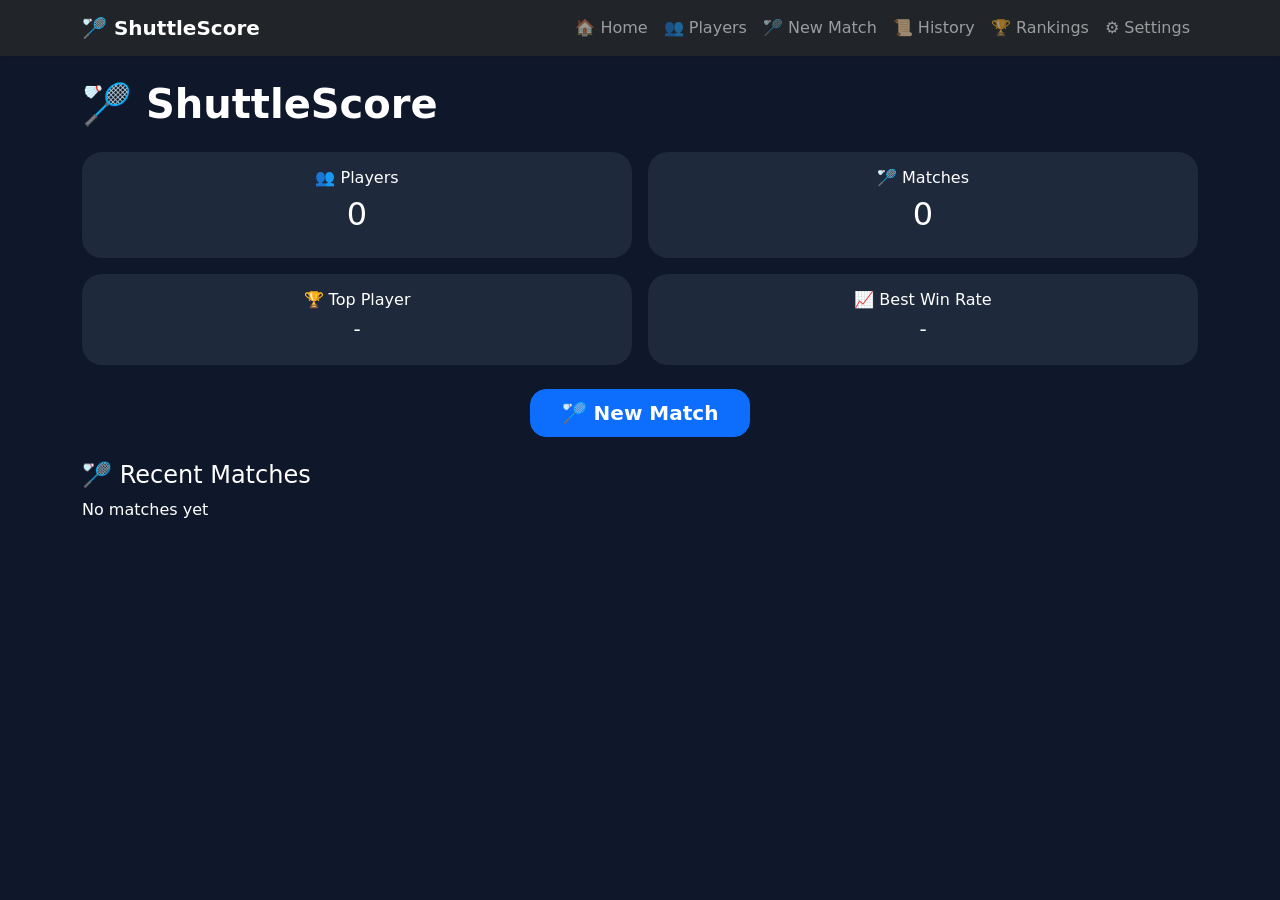
==== index.html @ 74dbc0d8 "Initial ShuttleScore release" ====
<!DOCTYPE html>
<html lang="en">

<head>
    <meta charset="UTF-8">
    <meta name="viewport" content="width=device-width, initial-scale=1">

    <title>ShuttleScore</title>
<link rel="manifest" href="manifest.json">
<meta name="theme-color" content="#08142f">
    <link href="https://cdn.jsdelivr.net/npm/bootstrap@5.3.3/dist/css/bootstrap.min.css" rel="stylesheet">

    <link rel="stylesheet" href="assets/css/style.css">
<script src="https://cdn.jsdelivr.net/npm/bootstrap@5.3.3/dist/js/bootstrap.bundle.min.js"></script>
</head>

<body>
<nav class="navbar navbar-expand-lg navbar-dark bg-dark shadow-sm sticky-top">
    <div class="container">

        <a class="navbar-brand fw-bold" href="index.html">
            🏸 ShuttleScore
        </a>

        <button class="navbar-toggler"
                type="button"
                data-bs-toggle="collapse"
                data-bs-target="#navbarNav">

            <span class="navbar-toggler-icon"></span>

        </button>

        <div class="collapse navbar-collapse"
             id="navbarNav">

            <ul class="navbar-nav ms-auto">

                <li class="nav-item">
                    <a class="nav-link"
                       href="index.html">
                        🏠 Home
                    </a>
                </li>

                <li class="nav-item">
                    <a class="nav-link"
                       href="players.html">
                        👥 Players
                    </a>
                </li>

                <li class="nav-item">
                    <a class="nav-link"
                       href="match.html">
                        🏸 New Match
                    </a>
                </li>

                <li class="nav-item">
                    <a class="nav-link"
                       href="history.html">
                        📜 History
                    </a>
                </li>

                <li class="nav-item">
                    <a class="nav-link"
                       href="leaderboard.html">
                        🏆 Rankings
                    </a>
                </li>
<li class="nav-item">
    <a class="nav-link"
       href="settings.html">
       ⚙ Settings
    </a>
</li>
            </ul>

        </div>

    </div>
</nav>
    <div class="container py-4">

        <h1 class="fw-bold mb-4">
            🏸 ShuttleScore
        </h1>

        <div class="row g-3">


<div class="col-6">
    <div class="card stat-card">
        <div class="card-body text-center">
            <h6>👥 Players</h6>
            <h2 id="playerCount">0</h2>
        </div>
    </div>
</div>

<div class="col-6">
    <div class="card stat-card">
        <div class="card-body text-center">
            <h6>🏸 Matches</h6>
            <h2 id="matchCount">0</h2>
        </div>
    </div>
</div>

<div class="col-6">
    <div class="card stat-card">
        <div class="card-body text-center">
            <h6>🏆 Top Player</h6>
            <h5 id="topPlayer">-</h5>
        </div>
    </div>
</div>

<div class="col-6">
    <div class="card stat-card">
        <div class="card-body text-center">
            <h6>📈 Best Win Rate</h6>
            <h5 id="bestWinRate">-</h5>
        </div>
    </div>
</div>


</div>
    <div class="text-center mt-4 mb-4">

    <a
        href="match.html"
        class="btn btn-primary btn-lg quick-match-btn">

        🏸 New Match

    </a>

</div>
<div class="mt-4">
    <h4>🏸 Recent Matches</h4>


<div id="recentMatches"></div>


</div>


   

<script>

const players =
JSON.parse(localStorage.getItem("players")) || [];

const matches =
JSON.parse(localStorage.getItem("matches")) || [];

document.getElementById("playerCount")
.textContent = players.length;

document.getElementById("matchCount")
.textContent = matches.length;

let stats = {};

players.forEach(player => {


stats[player.name] = {
    wins: 0,
    losses: 0
};


});

matches.forEach(match => {


const winnerTeam =
match.scoreA > match.scoreB
? match.teamA
: match.teamB;

const loserTeam =
match.scoreA > match.scoreB
? match.teamB
: match.teamA;

winnerTeam.forEach(player => {

    if(stats[player.name]){
        stats[player.name].wins++;
    }

});

loserTeam.forEach(player => {

    if(stats[player.name]){
        stats[player.name].losses++;
    }

});


});

let topPlayer = "-";
let topWins = -1;

let bestPlayer = "-";
let bestRate = -1;

Object.keys(stats).forEach(name => {


const wins = stats[name].wins;
const losses = stats[name].losses;

const played = wins + losses;

const rate =
played > 0
? (wins / played) * 100
: 0;

if(wins > topWins){

    topWins = wins;
    topPlayer = name;

}

if(rate > bestRate){

    bestRate = rate;
    bestPlayer = name;

}


});

document.getElementById("topPlayer")
.textContent = topPlayer;

document.getElementById("bestWinRate")
.textContent = bestPlayer;

const recentContainer =
document.getElementById("recentMatches");

let recentHtml = "";

[...matches]
.reverse()
.slice(0,3)
.forEach(match => {


const winnerTeam =
match.scoreA > match.scoreB
? match.teamA
: match.teamB;

recentHtml += `
<div class="card stat-card mb-2">

    <div class="card-body">

        <div class="fw-bold">
            🏆 ${
            winnerTeam
            .map(p => p.name)
            .join(" & ")
            }
        </div>

        <div>
            ${match.scoreA}
            -
            ${match.scoreB}
        </div>

    </div>

</div>
`;


});

recentContainer.innerHTML =
recentHtml || "<p>No matches yet</p>";

</script>
<script>
if ("serviceWorker" in navigator) {

    navigator.serviceWorker
    .register("sw.js")
    .then(() => {

        console.log(
            "Service Worker Registered"
        );

    });

}
</script>
</body>

</html>
---- assets/css/style.css ----
body{
    background:#0f172a;
    color:white;
    min-height:100vh;
}

.stat-card{
    background:#1e293b;
    border:none;
    border-radius:20px;
    color:white;
}

.btn-primary{
    border-radius:15px;
}
.player-card{
    cursor:pointer;
    transition:.3s;
}

.player-card.selected{
    border:2px solid #0d6efd;
    transform:scale(1.03);
}

.player-name{
    font-weight:600;
}
.score{
    font-size:6rem;
    font-weight:700;
    margin:20px 0;
}

@media(max-width:768px){

    .score{
        font-size:5rem;
    }

}
.btn-danger{
    border-radius:10px;
}
.quick-match-btn{
    border-radius:16px;
    font-weight:600;
    min-width:220px;
}
.modal-content.stat-card{
    background:#1b2945;
    border:none;
    border-radius:20px;
}

.modal-content .form-control{
    background:#0d1b35;
    color:white;
    border:1px solid #2f4672;
}

.modal-content .form-control:focus{
    background:#0d1b35;
    color:white;
    border-color:#4a6fb3;
    box-shadow:none;
}

.modal-content .btn-close{
    filter:invert(1);
}
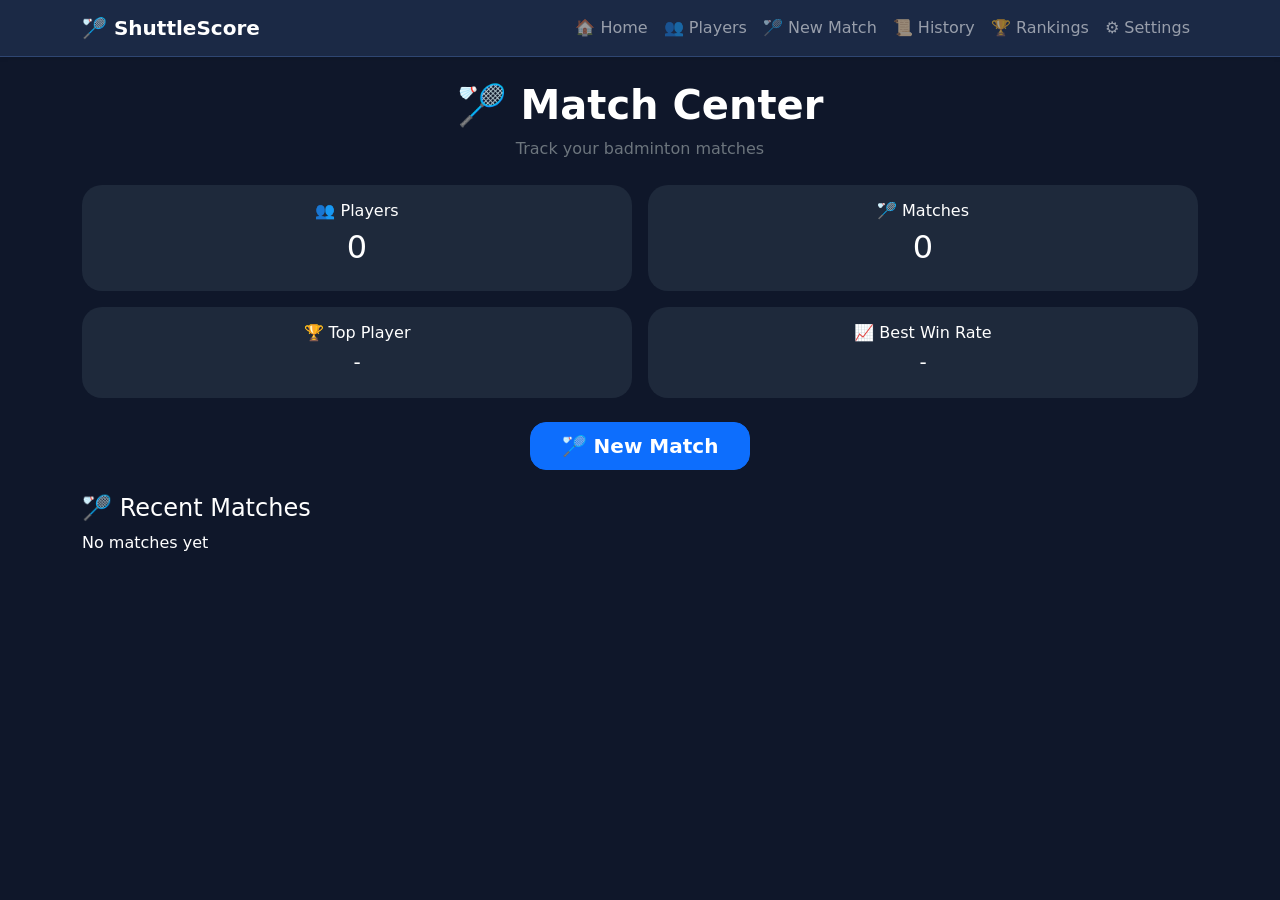
==== commit f852eab3: "Updated match page UI" ====
--- a/index.html
+++ b/index.html
@@ -15,7 +15,7 @@
 </head>
 
 <body>
-<nav class="navbar navbar-expand-lg navbar-dark bg-dark shadow-sm sticky-top">
+<nav class="navbar navbar-expand-lg navbar-dark shadow-sm sticky-top custom-navbar">
     <div class="container">
 
         <a class="navbar-brand fw-bold" href="index.html">
@@ -83,10 +83,17 @@
     </div>
 </nav>
     <div class="container py-4">
-
-        <h1 class="fw-bold mb-4">
-            🏸 ShuttleScore
-        </h1>
+<div class="text-center mb-4">
+
+    <h1 class="fw-bold">
+        🏸 Match Center
+    </h1>
+
+    <p class="text-secondary">
+        Track your badminton matches
+    </p>
+
+</div>
 
         <div class="row g-3">
 
--- a/assets/css/style.css
+++ b/assets/css/style.css
@@ -69,4 +69,16 @@
 
 .modal-content .btn-close{
     filter:invert(1);
+}
+.custom-navbar{
+    background: #1b2945;
+    border-bottom: 1px solid #2f4672;
+}
+
+.navbar-brand{
+    font-weight: 700;
+}
+
+.navbar-toggler{
+    border: 1px solid #2a3b63;
 }
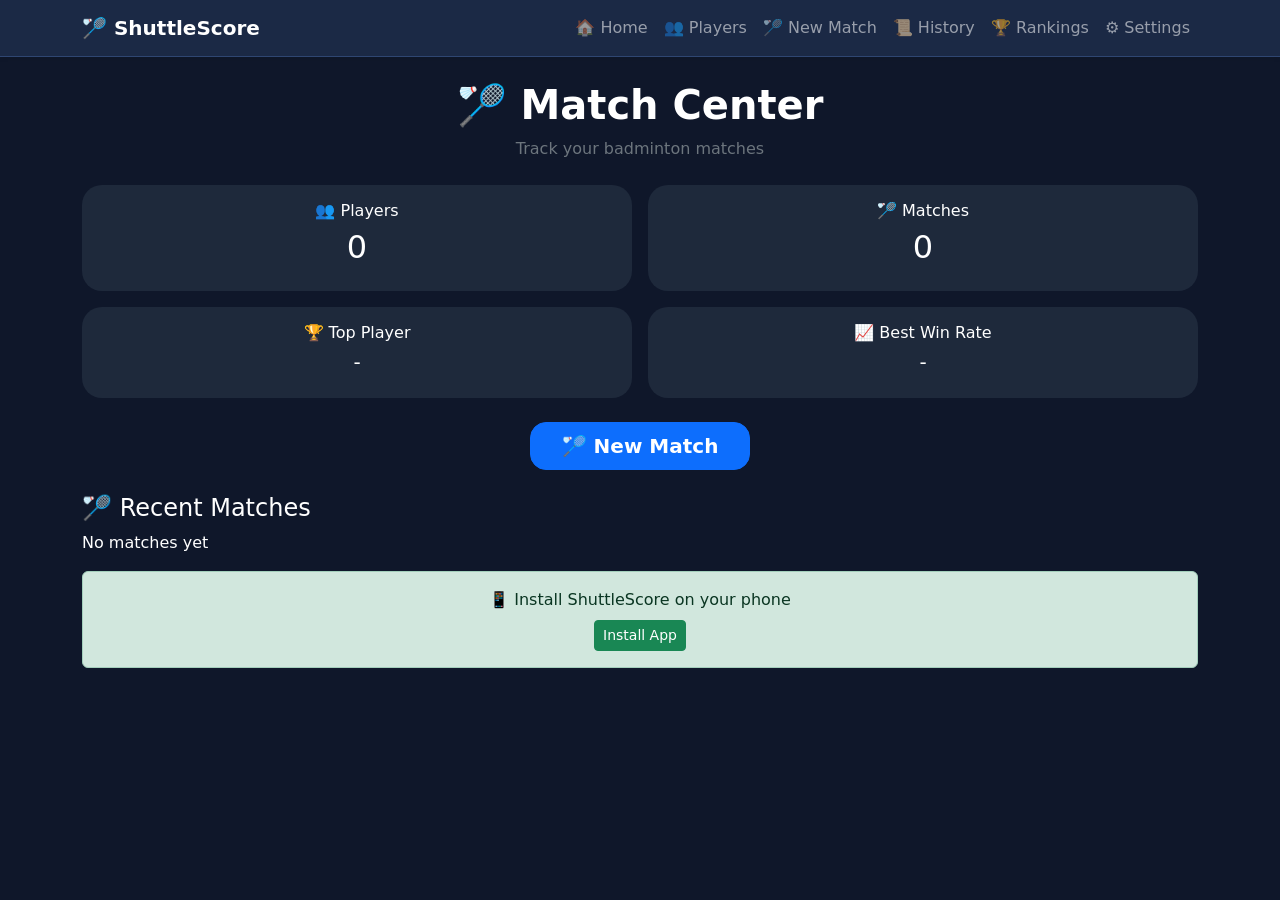
==== commit 6eaf1ce3: "install button" ====
--- a/index.html
+++ b/index.html
@@ -82,6 +82,7 @@
 
     </div>
 </nav>
+
     <div class="container py-4">
 <div class="text-center mb-4">
 
@@ -156,10 +157,59 @@
 
 </div>
 
-
+<div class="alert alert-success text-center">
+
+    📱 Install ShuttleScore on your phone
+
+    <br>
+
+    <button
+        id="installBtn"
+        class="btn btn-success btn-sm mt-2">
+
+        Install App
+
+    </button>
+
+</div>
    
 
 <script>
+    let deferredPrompt;
+
+window.addEventListener(
+    "beforeinstallprompt",
+    (e) => {
+
+        e.preventDefault();
+
+        deferredPrompt = e;
+
+        document
+        .getElementById("installBtn")
+        .style.display = "block";
+
+    }
+);
+
+document
+.getElementById("installBtn")
+.addEventListener(
+    "click",
+    async () => {
+
+        if(!deferredPrompt){
+            return;
+        }
+
+        deferredPrompt.prompt();
+
+        await deferredPrompt.userChoice;
+
+        deferredPrompt = null;
+
+    }
+);
 
 const players =
 JSON.parse(localStorage.getItem("players")) || [];
